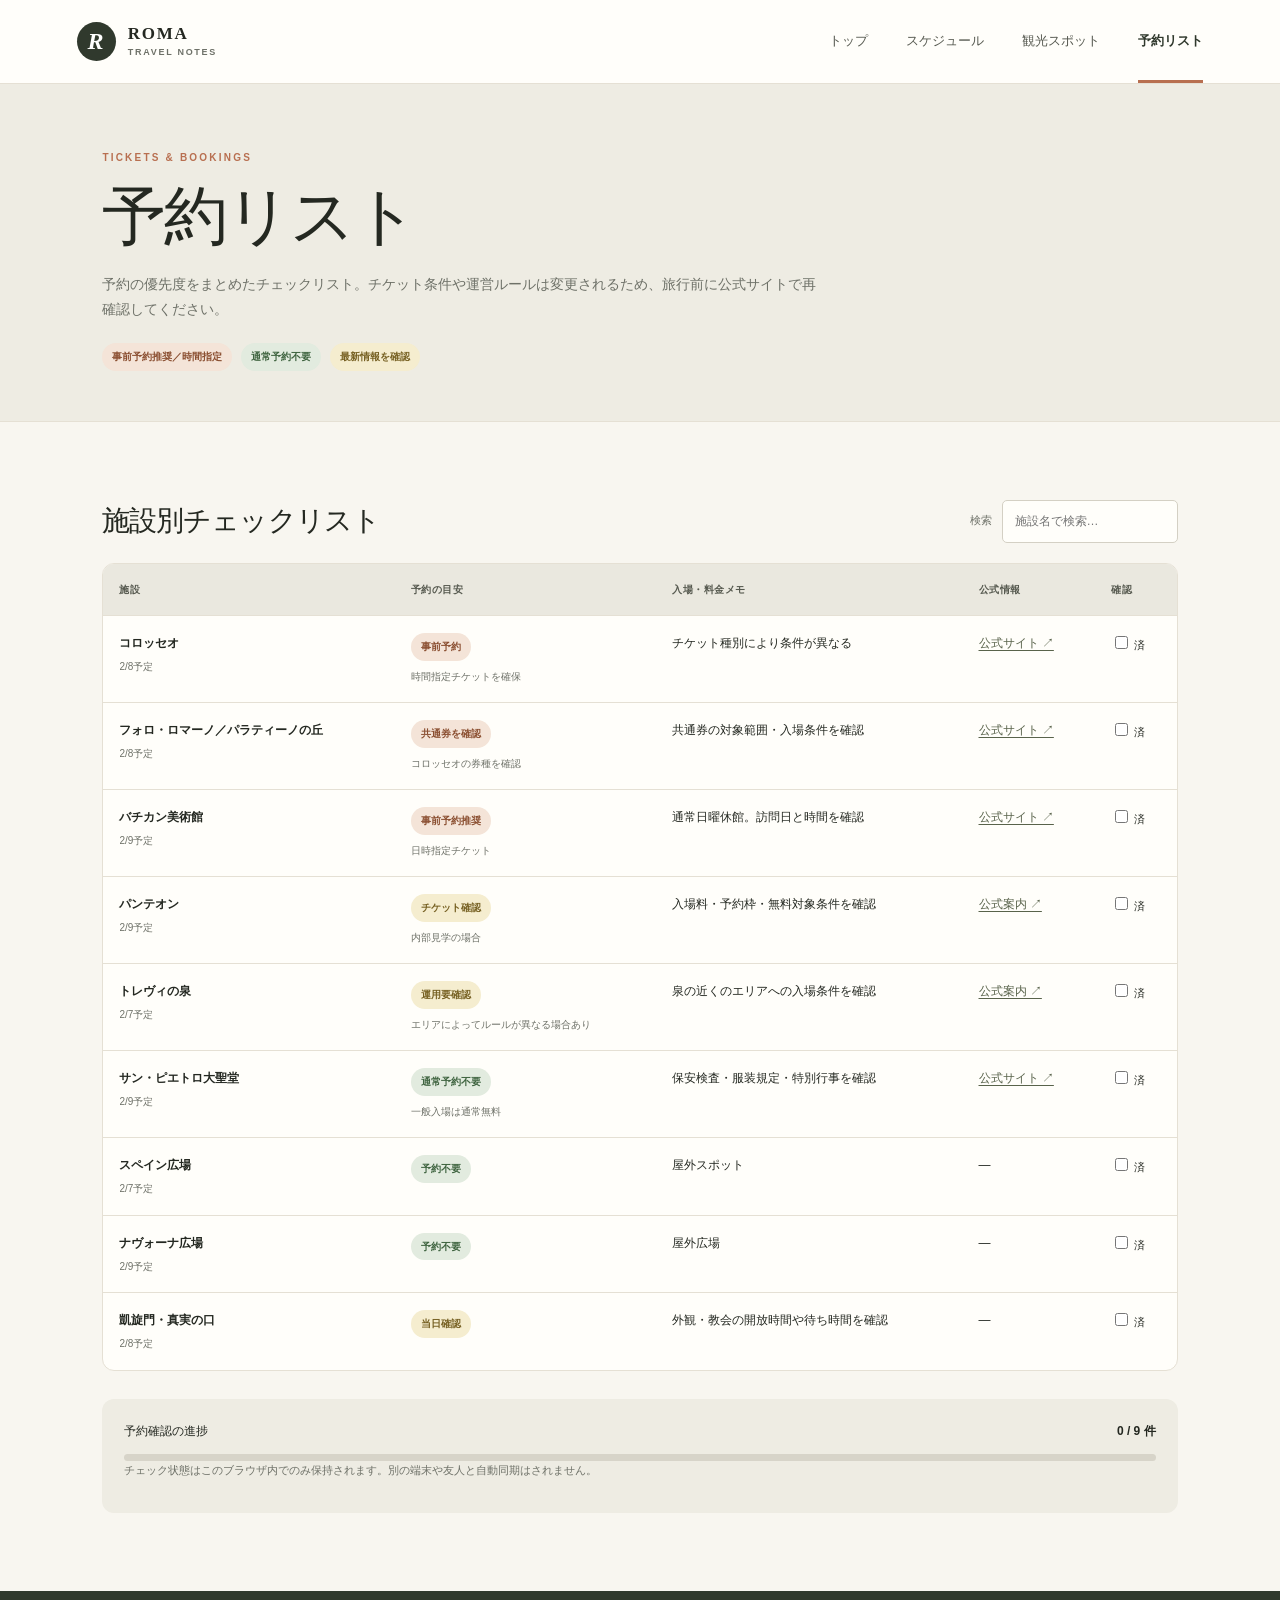
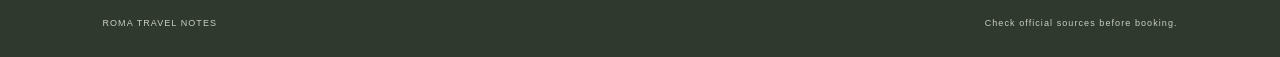
==== reservations.html @ e203a289 "Add Italy trip website" ====
<!doctype html>
<html lang="ja">
<head><meta charset="utf-8"><meta name="viewport" content="width=device-width, initial-scale=1"><title>予約リスト | Roma Trip</title><link rel="stylesheet" href="css/style.css"><script src="js/main.js" defer></script></head>
<body>
<header class="site-header"><a class="brand" href="index.html"><span class="brand-mark">R</span><span>ROMA <small>TRAVEL NOTES</small></span></a><button class="menu-toggle" aria-label="メニューを開く" aria-expanded="false">☰</button><nav class="site-nav" aria-label="メインナビゲーション"><a href="index.html">トップ</a><a href="schedule.html">スケジュール</a><a href="spots.html">観光スポット</a><a class="active" href="reservations.html">予約リスト</a></nav></header>
<main class="page-main">
<section class="page-hero"><p class="eyebrow">TICKETS & BOOKINGS</p><h1>予約リスト</h1><p>予約の優先度をまとめたチェックリスト。チケット条件や運営ルールは変更されるため、旅行前に公式サイトで再確認してください。</p><div class="legend"><span class="tag tag-book">事前予約推奨／時間指定</span><span class="tag tag-free">通常予約不要</span><span class="tag tag-warn">最新情報を確認</span></div></section>
<section class="section">
<div class="table-toolbar"><h2>施設別チェックリスト</h2><label class="search-label" for="reservation-search">検索 <input id="reservation-search" type="search" placeholder="施設名で検索…"></label></div>
<div class="table-wrap"><table id="reservation-table"><thead><tr><th>施設</th><th>予約の目安</th><th>入場・料金メモ</th><th>公式情報</th><th>確認</th></tr></thead><tbody>
<tr><td><strong>コロッセオ</strong><small>2/8予定</small></td><td><span class="tag tag-book">事前予約</span><p>時間指定チケットを確保</p></td><td>チケット種別により条件が異なる</td><td><a href="https://ticketing.colosseo.it/en" target="_blank" rel="noopener">公式サイト ↗</a></td><td><label class="check-cell"><input type="checkbox" data-check="colosseum"> 済</label></td></tr>
<tr><td><strong>フォロ・ロマーノ／パラティーノの丘</strong><small>2/8予定</small></td><td><span class="tag tag-book">共通券を確認</span><p>コロッセオの券種を確認</p></td><td>共通券の対象範囲・入場条件を確認</td><td><a href="https://ticketing.colosseo.it/en" target="_blank" rel="noopener">公式サイト ↗</a></td><td><label class="check-cell"><input type="checkbox" data-check="forum"> 済</label></td></tr>
<tr><td><strong>バチカン美術館</strong><small>2/9予定</small></td><td><span class="tag tag-book">事前予約推奨</span><p>日時指定チケット</p></td><td>通常日曜休館。訪問日と時間を確認</td><td><a href="https://tickets.museivaticani.va/" target="_blank" rel="noopener">公式サイト ↗</a></td><td><label class="check-cell"><input type="checkbox" data-check="vatican"> 済</label></td></tr>
<tr><td><strong>パンテオン</strong><small>2/9予定</small></td><td><span class="tag tag-warn">チケット確認</span><p>内部見学の場合</p></td><td>入場料・予約枠・無料対象条件を確認</td><td><a href="https://portale.museiitaliani.it/" target="_blank" rel="noopener">公式案内 ↗</a></td><td><label class="check-cell"><input type="checkbox" data-check="pantheon"> 済</label></td></tr>
<tr><td><strong>トレヴィの泉</strong><small>2/7予定</small></td><td><span class="tag tag-warn">運用要確認</span><p>エリアによってルールが異なる場合あり</p></td><td>泉の近くのエリアへの入場条件を確認</td><td><a href="https://www.fontanaditrevi.roma.it/en" target="_blank" rel="noopener">公式案内 ↗</a></td><td><label class="check-cell"><input type="checkbox" data-check="trevi"> 済</label></td></tr>
<tr><td><strong>サン・ピエトロ大聖堂</strong><small>2/9予定</small></td><td><span class="tag tag-free">通常予約不要</span><p>一般入場は通常無料</p></td><td>保安検査・服装規定・特別行事を確認</td><td><a href="https://www.basilicasanpietro.va/en.html" target="_blank" rel="noopener">公式サイト ↗</a></td><td><label class="check-cell"><input type="checkbox" data-check="basilica"> 済</label></td></tr>
<tr><td><strong>スペイン広場</strong><small>2/7予定</small></td><td><span class="tag tag-free">予約不要</span></td><td>屋外スポット</td><td>—</td><td><label class="check-cell"><input type="checkbox" data-check="spanish"> 済</label></td></tr>
<tr><td><strong>ナヴォーナ広場</strong><small>2/9予定</small></td><td><span class="tag tag-free">予約不要</span></td><td>屋外広場</td><td>—</td><td><label class="check-cell"><input type="checkbox" data-check="navona"> 済</label></td></tr>
<tr><td><strong>凱旋門・真実の口</strong><small>2/8予定</small></td><td><span class="tag tag-warn">当日確認</span></td><td>外観・教会の開放時間や待ち時間を確認</td><td>—</td><td><label class="check-cell"><input type="checkbox" data-check="truth"> 済</label></td></tr>
</tbody></table></div>
<div class="progress-wrap"><div class="progress-copy"><span>予約確認の進捗</span><strong id="progress-text">0 / 9 件</strong></div><div class="progress-track"><div id="progress-bar" class="progress-bar"></div></div><p class="small muted">チェック状態はこのブラウザ内でのみ保持されます。別の端末や友人と自動同期はされません。</p></div>
</section></main><footer class="site-footer"><span>ROMA TRAVEL NOTES</span><span>Check official sources before booking.</span></footer>
</body></html>
---- css/style.css ----
:root {
  --ink: #242821;
  --muted: #6e7168;
  --paper: #f8f6f0;
  --surface: #fffefa;
  --line: #e5e0d4;
  --olive: #59634b;
  --olive-dark: #30392d;
  --clay: #b86f50;
  --gold: #d8b77b;
  --radius: 18px;
  --shadow: 0 14px 35px rgba(42, 42, 31, .07);
}
* { box-sizing: border-box; }
html { scroll-behavior: smooth; }
body { margin: 0; background: var(--paper); color: var(--ink); font-family: Inter, "Noto Sans JP", "Yu Gothic", Meiryo, sans-serif; line-height: 1.75; }
a { color: inherit; text-decoration: none; }
a:hover { opacity: .78; }
.site-header { min-height: 82px; padding: 0 clamp(20px, 6vw, 88px); display: flex; align-items: center; justify-content: space-between; gap: 24px; background: var(--surface); border-bottom: 1px solid var(--line); position: relative; z-index: 5; }
.brand { display: flex; align-items: center; gap: 12px; font-family: Georgia, serif; font-size: 17px; font-weight: 700; letter-spacing: .1em; line-height: 1.1; }
.brand small { display: block; font-family: sans-serif; font-size: 9px; letter-spacing: .19em; color: var(--muted); margin-top: 5px; }
.brand-mark { display: grid; place-items: center; width: 39px; height: 39px; background: var(--olive-dark); color: #fff; border-radius: 50%; font-family: Georgia, serif; font-size: 24px; font-style: italic; }
.site-nav { display: flex; gap: clamp(16px, 3vw, 38px); align-items: center; font-size: 13px; color: #55584f; }
.site-nav a { padding: 30px 0 27px; border-bottom: 3px solid transparent; }
.site-nav a.active { color: var(--olive-dark); border-color: var(--clay); font-weight: 700; }
.menu-toggle { display: none; background: none; border: 1px solid var(--line); border-radius: 8px; padding: 7px 10px; color: var(--ink); font-size: 19px; }
.hero { min-height: 490px; background: linear-gradient(90deg, rgba(28,34,27,.88), rgba(28,34,27,.4)), linear-gradient(135deg, #6c765e, #c3a17b 55%, #59634b); color: white; display: flex; flex-direction: column; justify-content: center; padding: 70px clamp(24px, 10vw, 150px) 40px; position: relative; overflow: hidden; }
.hero::after { content: "ROMA"; position: absolute; right: -2vw; bottom: -110px; font-family: Georgia, serif; font-size: clamp(140px, 29vw, 400px); line-height: 1; font-weight: bold; color: rgba(255,255,255,.07); pointer-events: none; }
.hero-content { position: relative; z-index: 1; max-width: 680px; }
.eyebrow { color: var(--clay); font-size: 10px; letter-spacing: .22em; font-weight: 800; margin: 0 0 13px; }
.hero .eyebrow { color: #e8c99a; }
h1, h2, h3, p { margin-top: 0; }
h1, h2 { font-family: Georgia, "Noto Serif JP", serif; font-weight: 500; letter-spacing: -.035em; line-height: 1.2; }
.hero h1 { font-size: clamp(48px, 7vw, 84px); margin: 0 0 18px; }
.hero h1 em { color: #e9c99a; font-weight: 400; }
.hero-lead { font-size: 15px; color: rgba(255,255,255,.82); }
.hero-actions { display: flex; align-items: center; flex-wrap: wrap; gap: 25px; margin-top: 30px; }
.button { display: inline-flex; align-items: center; justify-content: center; gap: 28px; padding: 13px 20px; font-size: 12px; font-weight: 700; border-radius: 4px; transition: transform .2s, opacity .2s; }
.button:hover { transform: translateY(-2px); opacity: .92; }
.button-light { color: var(--ink); background: #fffefa; }
.button-dark { color: white; background: var(--olive-dark); }
.text-link { font-size: 12px; font-weight: 700; color: var(--olive-dark); border-bottom: 1px solid #b8b9ad; padding-bottom: 4px; }
.light-link { color: white; border-color: rgba(255,255,255,.5); }
.hero-note { display: flex; justify-content: space-between; position: relative; z-index: 1; margin-top: 78px; padding-top: 16px; border-top: 1px solid rgba(255,255,255,.25); font-size: 9px; letter-spacing: .18em; color: rgba(255,255,255,.7); }
.section { padding: 78px clamp(22px, 8vw, 118px); }
.intro-grid { display: grid; grid-template-columns: .8fr 1.2fr; gap: 50px; align-items: start; }
h2 { font-size: clamp(29px, 3.6vw, 44px); margin-bottom: 22px; }
.intro-copy { max-width: 650px; font-size: 15px; }
.muted { color: var(--muted); }
.intro-copy .muted { font-size: 12px; line-height: 1.9; border-left: 2px solid var(--gold); padding-left: 16px; margin-top: 25px; }
.tinted { background: #eeece3; }
.section-heading { display: flex; align-items: end; justify-content: space-between; gap: 20px; margin-bottom: 30px; }
.section-heading h2 { margin-bottom: 0; }
.feature-grid { display: grid; grid-template-columns: repeat(3, 1fr); gap: 18px; }
.feature-card { display: block; position: relative; background: var(--surface); border: 1px solid var(--line); border-radius: var(--radius); padding: 25px; min-height: 245px; box-shadow: var(--shadow); transition: transform .2s; }
.feature-card:hover { transform: translateY(-4px); }
.feature-number { font-family: Georgia, serif; font-size: 40px; color: #d5c6a9; line-height: 1; margin-bottom: 22px; }
.card-kicker, .spot-index { font-size: 9px; letter-spacing: .16em; color: var(--clay); font-weight: 800; }
.feature-card h3 { font-family: Georgia, serif; font-size: 23px; font-weight: 500; margin: 8px 0; }
.feature-card p:not(.card-kicker) { color: var(--muted); font-size: 12px; }
.card-arrow { position: absolute; bottom: 20px; right: 23px; color: var(--olive); }
.booking-callout { display: flex; align-items: center; justify-content: space-between; gap: 35px; }
.booking-callout > div { max-width: 540px; }
.booking-callout p:not(.eyebrow) { color: var(--muted); font-size: 13px; }
.site-footer { display: flex; justify-content: space-between; gap: 20px; padding: 25px clamp(22px, 8vw, 118px); background: var(--olive-dark); color: rgba(255,255,255,.75); font-size: 9px; letter-spacing: .12em; }
.page-main { min-height: 70vh; }
.page-hero { padding: 65px clamp(22px, 8vw, 118px) 50px; background: #eeece3; border-bottom: 1px solid var(--line); }
.page-hero h1 { font-size: clamp(40px, 6vw, 64px); margin: 0 0 16px; }
.page-hero > p:not(.eyebrow) { max-width: 720px; color: var(--muted); font-size: 14px; }
.itinerary { padding-top: 55px; }
.day-block { display: grid; grid-template-columns: 115px 1fr; gap: clamp(22px, 5vw, 70px); padding: 38px 0 52px; border-bottom: 1px solid var(--line); scroll-margin-top: 20px; }
.day-date { display: flex; flex-direction: column; align-items: flex-start; color: var(--olive); }
.day-date span, .day-date small { font-size: 9px; letter-spacing: .14em; font-weight: 800; }
.day-date strong { font-family: Georgia, serif; font-size: 65px; font-weight: 400; line-height: 1.15; }
.day-content { min-width: 0; }
.day-title { display: flex; align-items: center; justify-content: space-between; gap: 18px; }
.day-title h2 { font-size: clamp(25px, 3vw, 34px); margin-bottom: 14px; }
.day-content > .muted { font-size: 12px; }
.tag { display: inline-flex; align-items: center; border-radius: 100px; padding: 5px 10px; font-size: 10px; font-weight: 700; white-space: nowrap; background: #e8e8dd; color: #4e5a43; }
.tag-book { background: #f4e4d8; color: #8a4e30; }
.tag-free { background: #e2ebdf; color: #3f6440; }
.tag-warn { background: #f5edcf; color: #766022; }
.tag-soft { background: #e8e7e0; color: #64655d; }
.timeline { list-style: none; padding: 0; margin: 27px 0; border-top: 1px solid var(--line); }
.timeline li { display: grid; grid-template-columns: 105px 1fr; gap: 16px; padding: 18px 0; border-bottom: 1px solid var(--line); }
.time { color: var(--clay); font-size: 11px; font-weight: 700; }
.timeline h3 { font-size: 15px; margin-bottom: 4px; }
.timeline h3 a { border-bottom: 1px dotted var(--olive); }
.timeline p { margin: 0; color: var(--muted); font-size: 12px; }
.note { background: #f0eee5; padding: 13px 16px; border-left: 3px solid var(--gold); font-size: 11px; color: var(--muted); }
.day-travel { background: rgba(255,255,255,.3); padding-left: 18px; padding-right: 18px; }
.filter-row { display: flex; align-items: center; gap: 12px; margin-top: 25px; font-size: 12px; }
select, input[type="search"] { border: 1px solid #d4d0c4; background: var(--surface); color: var(--ink); border-radius: 5px; padding: 10px 12px; font: inherit; font-size: 12px; }
.spot-grid { display: grid; grid-template-columns: repeat(2, minmax(0, 1fr)); gap: 17px; }
.spot-card { background: var(--surface); border: 1px solid var(--line); border-radius: var(--radius); padding: 27px; box-shadow: var(--shadow); scroll-margin-top: 20px; }
.spot-card h2 { font-size: 26px; margin: 12px 0; }
.spot-card > p:not(.small) { font-size: 13px; color: #55584f; }
.spot-meta { display: flex; align-items: center; justify-content: space-between; flex-wrap: wrap; gap: 10px; padding: 14px 0; border-top: 1px solid var(--line); border-bottom: 1px solid var(--line); margin: 18px 0 13px; }
.spot-meta > span:first-child { font-size: 11px; color: var(--muted); }
.small { font-size: 11px; }
.spot-card .text-link { display: inline-block; margin-top: 10px; }
.legend { display: flex; gap: 9px; flex-wrap: wrap; margin-top: 22px; }
.table-toolbar { display: flex; justify-content: space-between; align-items: center; flex-wrap: wrap; gap: 20px; margin-bottom: 20px; }
.table-toolbar h2 { font-size: 28px; margin: 0; }
.search-label { display: flex; align-items: center; gap: 10px; font-size: 11px; color: var(--muted); }
.table-wrap { overflow-x: auto; background: var(--surface); border: 1px solid var(--line); border-radius: 12px; }
table { width: 100%; border-collapse: collapse; min-width: 800px; font-size: 12px; }
th { background: #eae8df; text-align: left; font-size: 10px; letter-spacing: .05em; color: #56594f; }
th, td { padding: 17px 16px; border-bottom: 1px solid var(--line); vertical-align: top; }
tbody tr:last-child td { border-bottom: 0; }
td strong, td small { display: block; }
td small { color: var(--muted); font-size: 10px; margin-top: 4px; }
td p { color: var(--muted); font-size: 10px; margin: 7px 0 0; }
td a { color: var(--olive); text-decoration: underline; text-underline-offset: 3px; white-space: nowrap; }
.check-cell { white-space: nowrap; font-size: 11px; }
.check-cell input { accent-color: var(--olive); }
.progress-wrap { margin-top: 28px; padding: 22px; background: #eeece3; border-radius: 12px; }
.progress-copy { display: flex; justify-content: space-between; font-size: 12px; margin-bottom: 12px; }
.progress-track { height: 7px; border-radius: 10px; background: #d7d4c9; overflow: hidden; }
.progress-bar { height: 100%; width: 0; background: var(--olive); transition: width .2s; }
@media (max-width: 760px) {
  .site-header { min-height: 70px; flex-wrap: wrap; padding: 15px 20px; }
  .menu-toggle { display: block; }
  .site-nav { display: none; width: 100%; flex-direction: column; align-items: stretch; gap: 0; padding: 0 0 8px; }
  .site-nav.open { display: flex; }
  .site-nav a { padding: 10px 0; border-bottom: 1px solid var(--line); }
  .hero { min-height: 440px; padding: 55px 25px 30px; }
  .hero-note { margin-top: 55px; }
  .section { padding: 52px 22px; }
  .intro-grid { grid-template-columns: 1fr; gap: 12px; }
  .feature-grid { grid-template-columns: 1fr; }
  .feature-card { min-height: 200px; }
  .booking-callout { align-items: flex-start; flex-direction: column; }
  .site-footer { flex-direction: column; gap: 7px; padding: 22px; }
  .page-hero { padding: 48px 22px 35px; }
  .day-block { grid-template-columns: 68px 1fr; gap: 15px; padding: 30px 0 40px; }
  .day-date strong { font-size: 48px; }
  .day-date span, .day-date small { font-size: 8px; }
  .day-title { align-items: flex-start; flex-direction: column; gap: 0; }
  .timeline li { grid-template-columns: 1fr; gap: 5px; }
  .spot-grid { grid-template-columns: 1fr; }
  .filter-row { align-items: flex-start; flex-direction: column; }
  .filter-row select { width: 100%; }
  .table-toolbar { align-items: flex-start; flex-direction: column; }
}
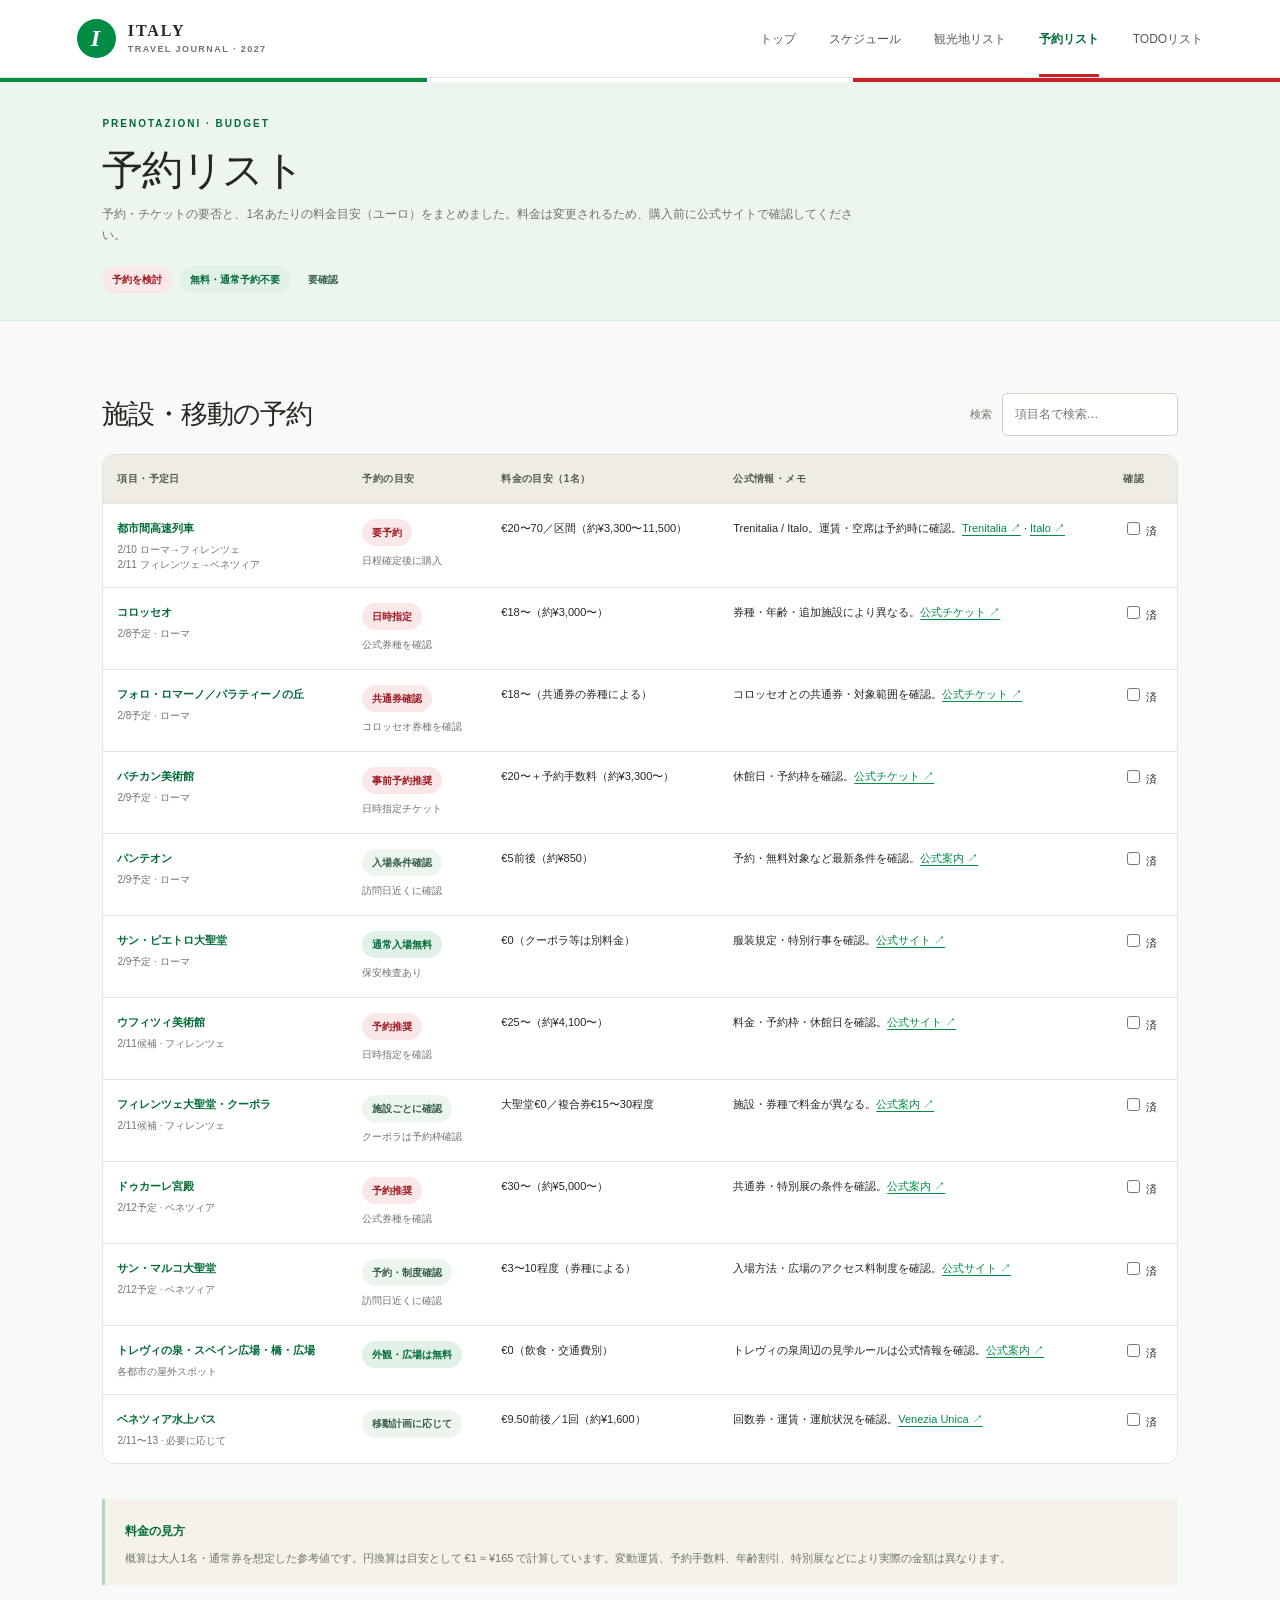
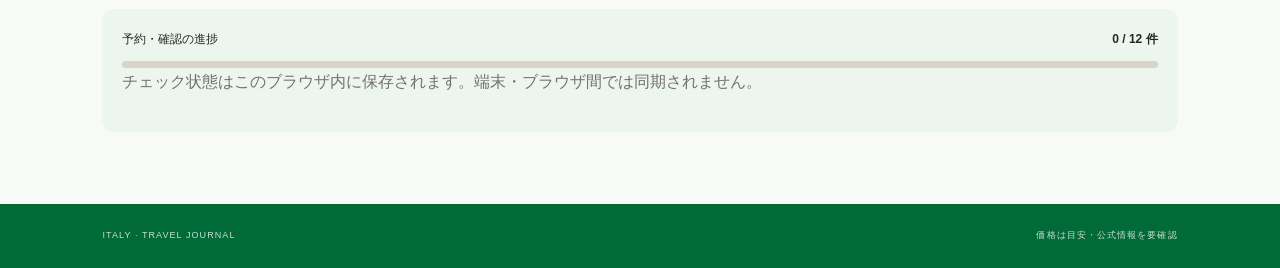
==== commit a2358395: "機能追加アップデート" ====
--- a/reservations.html
+++ b/reservations.html
@@ -1,23 +1,29 @@
 <!doctype html>
 <html lang="ja">
-<head><meta charset="utf-8"><meta name="viewport" content="width=device-width, initial-scale=1"><title>予約リスト | Roma Trip</title><link rel="stylesheet" href="css/style.css"><script src="js/main.js" defer></script></head>
+<head><meta charset="utf-8"><meta name="viewport" content="width=device-width, initial-scale=1"><title>予約リスト | Italy Trip</title><link rel="stylesheet" href="css/style.css"><script src="js/main.js" defer></script></head>
 <body>
-<header class="site-header"><a class="brand" href="index.html"><span class="brand-mark">R</span><span>ROMA <small>TRAVEL NOTES</small></span></a><button class="menu-toggle" aria-label="メニューを開く" aria-expanded="false">☰</button><nav class="site-nav" aria-label="メインナビゲーション"><a href="index.html">トップ</a><a href="schedule.html">スケジュール</a><a href="spots.html">観光スポット</a><a class="active" href="reservations.html">予約リスト</a></nav></header>
+<header class="site-header"><a class="brand" href="index.html"><span class="brand-mark">I</span><span>ITALY <small>TRAVEL JOURNAL · 2027</small></span></a><button class="menu-toggle" aria-label="メニューを開く" aria-expanded="false">☰</button><nav class="site-nav" aria-label="メインナビゲーション"><a href="index.html">トップ</a><a href="schedule.html">スケジュール</a><a href="spots.html">観光地リスト</a><a class="active" href="reservations.html">予約リスト</a><a href="todo.html">TODOリスト</a></nav></header>
 <main class="page-main">
-<section class="page-hero"><p class="eyebrow">TICKETS & BOOKINGS</p><h1>予約リスト</h1><p>予約の優先度をまとめたチェックリスト。チケット条件や運営ルールは変更されるため、旅行前に公式サイトで再確認してください。</p><div class="legend"><span class="tag tag-book">事前予約推奨／時間指定</span><span class="tag tag-free">通常予約不要</span><span class="tag tag-warn">最新情報を確認</span></div></section>
+<section class="page-hero"><p class="eyebrow">PRENOTAZIONI · BUDGET</p><h1>予約リスト</h1><p>予約・チケットの要否と、1名あたりの料金目安（ユーロ）をまとめました。料金は変更されるため、購入前に公式サイトで確認してください。</p><div class="legend"><span class="tag tag-book">予約を検討</span><span class="tag tag-free">無料・通常予約不要</span><span class="tag tag-warn">要確認</span></div></section>
 <section class="section">
-<div class="table-toolbar"><h2>施設別チェックリスト</h2><label class="search-label" for="reservation-search">検索 <input id="reservation-search" type="search" placeholder="施設名で検索…"></label></div>
-<div class="table-wrap"><table id="reservation-table"><thead><tr><th>施設</th><th>予約の目安</th><th>入場・料金メモ</th><th>公式情報</th><th>確認</th></tr></thead><tbody>
-<tr><td><strong>コロッセオ</strong><small>2/8予定</small></td><td><span class="tag tag-book">事前予約</span><p>時間指定チケットを確保</p></td><td>チケット種別により条件が異なる</td><td><a href="https://ticketing.colosseo.it/en" target="_blank" rel="noopener">公式サイト ↗</a></td><td><label class="check-cell"><input type="checkbox" data-check="colosseum"> 済</label></td></tr>
-<tr><td><strong>フォロ・ロマーノ／パラティーノの丘</strong><small>2/8予定</small></td><td><span class="tag tag-book">共通券を確認</span><p>コロッセオの券種を確認</p></td><td>共通券の対象範囲・入場条件を確認</td><td><a href="https://ticketing.colosseo.it/en" target="_blank" rel="noopener">公式サイト ↗</a></td><td><label class="check-cell"><input type="checkbox" data-check="forum"> 済</label></td></tr>
-<tr><td><strong>バチカン美術館</strong><small>2/9予定</small></td><td><span class="tag tag-book">事前予約推奨</span><p>日時指定チケット</p></td><td>通常日曜休館。訪問日と時間を確認</td><td><a href="https://tickets.museivaticani.va/" target="_blank" rel="noopener">公式サイト ↗</a></td><td><label class="check-cell"><input type="checkbox" data-check="vatican"> 済</label></td></tr>
-<tr><td><strong>パンテオン</strong><small>2/9予定</small></td><td><span class="tag tag-warn">チケット確認</span><p>内部見学の場合</p></td><td>入場料・予約枠・無料対象条件を確認</td><td><a href="https://portale.museiitaliani.it/" target="_blank" rel="noopener">公式案内 ↗</a></td><td><label class="check-cell"><input type="checkbox" data-check="pantheon"> 済</label></td></tr>
-<tr><td><strong>トレヴィの泉</strong><small>2/7予定</small></td><td><span class="tag tag-warn">運用要確認</span><p>エリアによってルールが異なる場合あり</p></td><td>泉の近くのエリアへの入場条件を確認</td><td><a href="https://www.fontanaditrevi.roma.it/en" target="_blank" rel="noopener">公式案内 ↗</a></td><td><label class="check-cell"><input type="checkbox" data-check="trevi"> 済</label></td></tr>
-<tr><td><strong>サン・ピエトロ大聖堂</strong><small>2/9予定</small></td><td><span class="tag tag-free">通常予約不要</span><p>一般入場は通常無料</p></td><td>保安検査・服装規定・特別行事を確認</td><td><a href="https://www.basilicasanpietro.va/en.html" target="_blank" rel="noopener">公式サイト ↗</a></td><td><label class="check-cell"><input type="checkbox" data-check="basilica"> 済</label></td></tr>
-<tr><td><strong>スペイン広場</strong><small>2/7予定</small></td><td><span class="tag tag-free">予約不要</span></td><td>屋外スポット</td><td>—</td><td><label class="check-cell"><input type="checkbox" data-check="spanish"> 済</label></td></tr>
-<tr><td><strong>ナヴォーナ広場</strong><small>2/9予定</small></td><td><span class="tag tag-free">予約不要</span></td><td>屋外広場</td><td>—</td><td><label class="check-cell"><input type="checkbox" data-check="navona"> 済</label></td></tr>
-<tr><td><strong>凱旋門・真実の口</strong><small>2/8予定</small></td><td><span class="tag tag-warn">当日確認</span></td><td>外観・教会の開放時間や待ち時間を確認</td><td>—</td><td><label class="check-cell"><input type="checkbox" data-check="truth"> 済</label></td></tr>
-</tbody></table></div>
-<div class="progress-wrap"><div class="progress-copy"><span>予約確認の進捗</span><strong id="progress-text">0 / 9 件</strong></div><div class="progress-track"><div id="progress-bar" class="progress-bar"></div></div><p class="small muted">チェック状態はこのブラウザ内でのみ保持されます。別の端末や友人と自動同期はされません。</p></div>
-</section></main><footer class="site-footer"><span>ROMA TRAVEL NOTES</span><span>Check official sources before booking.</span></footer>
+  <div class="table-toolbar"><h2>施設・移動の予約</h2><label class="search-label" for="reservation-search">検索 <input id="reservation-search" type="search" placeholder="項目名で検索…"></label></div>
+  <div class="table-wrap"><table id="reservation-table"><thead><tr><th>項目・予定日</th><th>予約の目安</th><th>料金の目安（1名）</th><th>公式情報・メモ</th><th>確認</th></tr></thead><tbody>
+    <tr><td><strong>都市間高速列車</strong><small>2/10 ローマ→フィレンツェ<br>2/11 フィレンツェ→ベネツィア</small></td><td><span class="tag tag-book">要予約</span><p>日程確定後に購入</p></td><td>€20〜70／区間（約¥3,300〜11,500）</td><td>Trenitalia / Italo。運賃・空席は予約時に確認。<a href="https://www.trenitalia.com/en.html" target="_blank" rel="noopener">Trenitalia ↗</a> · <a href="https://www.italotreno.com/en" target="_blank" rel="noopener">Italo ↗</a></td><td><label class="check-cell"><input type="checkbox" data-check="trains"> 済</label></td></tr>
+    <tr><td><strong>コロッセオ</strong><small>2/8予定 · ローマ</small></td><td><span class="tag tag-book">日時指定</span><p>公式券種を確認</p></td><td>€18〜（約¥3,000〜）</td><td>券種・年齢・追加施設により異なる。<a href="https://ticketing.colosseo.it/en" target="_blank" rel="noopener">公式チケット ↗</a></td><td><label class="check-cell"><input type="checkbox" data-check="colosseum"> 済</label></td></tr>
+    <tr><td><strong>フォロ・ロマーノ／パラティーノの丘</strong><small>2/8予定 · ローマ</small></td><td><span class="tag tag-book">共通券確認</span><p>コロッセオ券種を確認</p></td><td>€18〜（共通券の券種による）</td><td>コロッセオとの共通券・対象範囲を確認。<a href="https://ticketing.colosseo.it/en" target="_blank" rel="noopener">公式チケット ↗</a></td><td><label class="check-cell"><input type="checkbox" data-check="forum"> 済</label></td></tr>
+    <tr><td><strong>バチカン美術館</strong><small>2/9予定 · ローマ</small></td><td><span class="tag tag-book">事前予約推奨</span><p>日時指定チケット</p></td><td>€20〜＋予約手数料（約¥3,300〜）</td><td>休館日・予約枠を確認。<a href="https://tickets.museivaticani.va/" target="_blank" rel="noopener">公式チケット ↗</a></td><td><label class="check-cell"><input type="checkbox" data-check="vatican"> 済</label></td></tr>
+    <tr><td><strong>パンテオン</strong><small>2/9予定 · ローマ</small></td><td><span class="tag tag-warn">入場条件確認</span><p>訪問日近くに確認</p></td><td>€5前後（約¥850）</td><td>予約・無料対象など最新条件を確認。<a href="https://portale.museiitaliani.it/" target="_blank" rel="noopener">公式案内 ↗</a></td><td><label class="check-cell"><input type="checkbox" data-check="pantheon"> 済</label></td></tr>
+    <tr><td><strong>サン・ピエトロ大聖堂</strong><small>2/9予定 · ローマ</small></td><td><span class="tag tag-free">通常入場無料</span><p>保安検査あり</p></td><td>€0（クーポラ等は別料金）</td><td>服装規定・特別行事を確認。<a href="https://www.basilicasanpietro.va/en.html" target="_blank" rel="noopener">公式サイト ↗</a></td><td><label class="check-cell"><input type="checkbox" data-check="basilica"> 済</label></td></tr>
+    <tr><td><strong>ウフィツィ美術館</strong><small>2/11候補 · フィレンツェ</small></td><td><span class="tag tag-book">予約推奨</span><p>日時指定を確認</p></td><td>€25〜（約¥4,100〜）</td><td>料金・予約枠・休館日を確認。<a href="https://www.uffizi.it/en/the-uffizi" target="_blank" rel="noopener">公式サイト ↗</a></td><td><label class="check-cell"><input type="checkbox" data-check="uffizi"> 済</label></td></tr>
+    <tr><td><strong>フィレンツェ大聖堂・クーポラ</strong><small>2/11候補 · フィレンツェ</small></td><td><span class="tag tag-warn">施設ごとに確認</span><p>クーポラは予約枠確認</p></td><td>大聖堂€0／複合券€15〜30程度</td><td>施設・券種で料金が異なる。<a href="https://duomo.firenze.it/en" target="_blank" rel="noopener">公式案内 ↗</a></td><td><label class="check-cell"><input type="checkbox" data-check="duomo"> 済</label></td></tr>
+    <tr><td><strong>ドゥカーレ宮殿</strong><small>2/12予定 · ベネツィア</small></td><td><span class="tag tag-book">予約推奨</span><p>公式券種を確認</p></td><td>€30〜（約¥5,000〜）</td><td>共通券・特別展の条件を確認。<a href="https://palazzoducale.visitmuve.it/en/home/" target="_blank" rel="noopener">公式案内 ↗</a></td><td><label class="check-cell"><input type="checkbox" data-check="doges"> 済</label></td></tr>
+    <tr><td><strong>サン・マルコ大聖堂</strong><small>2/12予定 · ベネツィア</small></td><td><span class="tag tag-warn">予約・制度確認</span><p>訪問日近くに確認</p></td><td>€3〜10程度（券種による）</td><td>入場方法・広場のアクセス料制度を確認。<a href="https://www.basilicasanmarco.it/?lang=en" target="_blank" rel="noopener">公式サイト ↗</a></td><td><label class="check-cell"><input type="checkbox" data-check="san-marco"> 済</label></td></tr>
+    <tr><td><strong>トレヴィの泉・スペイン広場・橋・広場</strong><small>各都市の屋外スポット</small></td><td><span class="tag tag-free">外観・広場は無料</span></td><td>€0（飲食・交通費別）</td><td>トレヴィの泉周辺の見学ルールは公式情報を確認。<a href="https://www.fontanaditrevi.roma.it/en" target="_blank" rel="noopener">公式案内 ↗</a></td><td><label class="check-cell"><input type="checkbox" data-check="outdoors"> 済</label></td></tr>
+    <tr><td><strong>ベネツィア水上バス</strong><small>2/11〜13 · 必要に応じて</small></td><td><span class="tag tag-warn">移動計画に応じて</span></td><td>€9.50前後／1回（約¥1,600）</td><td>回数券・運賃・運航状況を確認。<a href="https://www.veneziaunica.it/en" target="_blank" rel="noopener">Venezia Unica ↗</a></td><td><label class="check-cell"><input type="checkbox" data-check="vaporetto"> 済</label></td></tr>
+  </tbody></table></div>
+  <p class="status-message" id="reservation-status" role="status" aria-live="polite"></p>
+  <div class="price-note"><strong>料金の見方</strong><p>概算は大人1名・通常券を想定した参考値です。円換算は目安として €1 ≈ ¥165 で計算しています。変動運賃、予約手数料、年齢割引、特別展などにより実際の金額は異なります。</p></div>
+  <div class="progress-wrap"><div class="progress-copy"><span>予約・確認の進捗</span><strong id="progress-text">0 / 12 件</strong></div><div class="progress-track"><div id="progress-bar" class="progress-bar"></div></div><p class="small muted">チェック状態はこのブラウザ内に保存されます。端末・ブラウザ間では同期されません。</p></div>
+</section></main><footer class="site-footer"><span>ITALY · TRAVEL JOURNAL</span><span>価格は目安・公式情報を要確認</span></footer>
+<nav class="mobile-dock" aria-label="ページメニュー"><a href="index.html"><span>⌂</span>トップ</a><a href="schedule.html"><span>↗</span>日程</a><a href="spots.html"><span>⌖</span>観光地</a><a class="active" href="reservations.html"><span>▤</span>予約</a><a href="todo.html"><span>✓</span>TODO</a></nav>
 </body></html>
--- a/css/style.css
+++ b/css/style.css
@@ -1,145 +1,354 @@
 :root {
-  --ink: #242821;
-  --muted: #6e7168;
-  --paper: #f8f6f0;
-  --surface: #fffefa;
-  --line: #e5e0d4;
-  --olive: #59634b;
-  --olive-dark: #30392d;
-  --clay: #b86f50;
-  --gold: #d8b77b;
-  --radius: 18px;
-  --shadow: 0 14px 35px rgba(42, 42, 31, .07);
+  --ink: #252821;
+  --muted: #72736b;
+  --paper: #f7faf7;
+  --surface: #ffffff;
+  --line: #dce8df;
+  --green: #008c45;
+  --green-dark: #006b36;
+  --red: #cd212a;
+  --gold: #afd8bf;
+  --tint: #edf5ef;
+  --radius: 16px;
+  --shadow: 0 14px 35px rgba(37, 40, 33, .07);
 }
 * { box-sizing: border-box; }
 html { scroll-behavior: smooth; }
 body { margin: 0; background: var(--paper); color: var(--ink); font-family: Inter, "Noto Sans JP", "Yu Gothic", Meiryo, sans-serif; line-height: 1.75; }
 a { color: inherit; text-decoration: none; }
-a:hover { opacity: .78; }
-.site-header { min-height: 82px; padding: 0 clamp(20px, 6vw, 88px); display: flex; align-items: center; justify-content: space-between; gap: 24px; background: var(--surface); border-bottom: 1px solid var(--line); position: relative; z-index: 5; }
-.brand { display: flex; align-items: center; gap: 12px; font-family: Georgia, serif; font-size: 17px; font-weight: 700; letter-spacing: .1em; line-height: 1.1; }
-.brand small { display: block; font-family: sans-serif; font-size: 9px; letter-spacing: .19em; color: var(--muted); margin-top: 5px; }
-.brand-mark { display: grid; place-items: center; width: 39px; height: 39px; background: var(--olive-dark); color: #fff; border-radius: 50%; font-family: Georgia, serif; font-size: 24px; font-style: italic; }
-.site-nav { display: flex; gap: clamp(16px, 3vw, 38px); align-items: center; font-size: 13px; color: #55584f; }
-.site-nav a { padding: 30px 0 27px; border-bottom: 3px solid transparent; }
-.site-nav a.active { color: var(--olive-dark); border-color: var(--clay); font-weight: 700; }
-.menu-toggle { display: none; background: none; border: 1px solid var(--line); border-radius: 8px; padding: 7px 10px; color: var(--ink); font-size: 19px; }
-.hero { min-height: 490px; background: linear-gradient(90deg, rgba(28,34,27,.88), rgba(28,34,27,.4)), linear-gradient(135deg, #6c765e, #c3a17b 55%, #59634b); color: white; display: flex; flex-direction: column; justify-content: center; padding: 70px clamp(24px, 10vw, 150px) 40px; position: relative; overflow: hidden; }
-.hero::after { content: "ROMA"; position: absolute; right: -2vw; bottom: -110px; font-family: Georgia, serif; font-size: clamp(140px, 29vw, 400px); line-height: 1; font-weight: bold; color: rgba(255,255,255,.07); pointer-events: none; }
-.hero-content { position: relative; z-index: 1; max-width: 680px; }
-.eyebrow { color: var(--clay); font-size: 10px; letter-spacing: .22em; font-weight: 800; margin: 0 0 13px; }
-.hero .eyebrow { color: #e8c99a; }
+a:hover { opacity: .8; }
+button, input, select { font: inherit; }
+button:focus-visible, a:focus-visible, input:focus-visible, select:focus-visible, summary:focus-visible { outline: 3px solid #d3b06b; outline-offset: 3px; }
+.site-header { min-height: 78px; padding: 0 clamp(20px, 6vw, 88px); display: flex; align-items: center; justify-content: space-between; gap: 24px; background: var(--surface); border-bottom: 1px solid var(--line); position: relative; z-index: 5; }
+.brand { display: flex; align-items: center; gap: 12px; font-family: Georgia, serif; font-size: 16px; font-weight: 700; letter-spacing: .12em; line-height: 1.1; }
+.brand small { display: block; font-family: sans-serif; font-size: 9px; letter-spacing: .16em; color: var(--muted); margin-top: 5px; }
+.brand-mark { display: grid; place-items: center; width: 39px; height: 39px; background: var(--green-dark); color: #fff; border-radius: 50%; font-family: Georgia, serif; font-size: 24px; font-style: italic; }
+.site-nav { display: flex; gap: clamp(14px, 2.6vw, 34px); align-items: center; font-size: 12px; color: #55584f; }
+.site-nav a { padding: 28px 0 24px; border-bottom: 3px solid transparent; white-space: nowrap; }
+.site-nav a.active { color: var(--green-dark); border-color: var(--red); font-weight: 700; }
+.menu-toggle { display: none; background: none; border: 1px solid var(--line); border-radius: 8px; padding: 7px 10px; color: var(--ink); font-size: 19px; cursor: pointer; }
+.hero { min-height: 505px; background: linear-gradient(90deg, rgba(20,46,34,.91), rgba(25,57,41,.43)), linear-gradient(135deg, #245c43, #a64e3e 72%, #d2a65f); color: white; display: flex; flex-direction: column; justify-content: center; padding: 66px clamp(24px, 10vw, 150px) 36px; position: relative; overflow: hidden; }
+.hero::after { content: "ITALY"; position: absolute; right: -2vw; bottom: -100px; font-family: Georgia, serif; font-size: clamp(130px, 27vw, 370px); line-height: 1; font-weight: bold; color: rgba(255,255,255,.075); pointer-events: none; }
+.hero-content { position: relative; z-index: 1; max-width: 760px; }
+.eyebrow { color: var(--red); font-size: 10px; letter-spacing: .2em; font-weight: 800; margin: 0 0 13px; }
+.hero .eyebrow { color: #e7c982; }
 h1, h2, h3, p { margin-top: 0; }
 h1, h2 { font-family: Georgia, "Noto Serif JP", serif; font-weight: 500; letter-spacing: -.035em; line-height: 1.2; }
-.hero h1 { font-size: clamp(48px, 7vw, 84px); margin: 0 0 18px; }
-.hero h1 em { color: #e9c99a; font-weight: 400; }
-.hero-lead { font-size: 15px; color: rgba(255,255,255,.82); }
-.hero-actions { display: flex; align-items: center; flex-wrap: wrap; gap: 25px; margin-top: 30px; }
-.button { display: inline-flex; align-items: center; justify-content: center; gap: 28px; padding: 13px 20px; font-size: 12px; font-weight: 700; border-radius: 4px; transition: transform .2s, opacity .2s; }
+.hero h1 { font-size: clamp(46px, 7vw, 82px); margin: 0 0 18px; }
+.hero h1 em { color: #ead18e; font-weight: 400; }
+.hero-lead { font-size: 15px; color: rgba(255,255,255,.86); }
+.hero-actions { display: flex; align-items: center; flex-wrap: wrap; gap: 20px; margin-top: 27px; }
+.button { display: inline-flex; align-items: center; justify-content: center; gap: 22px; padding: 12px 19px; font-size: 12px; font-weight: 700; border: 1px solid transparent; border-radius: 5px; cursor: pointer; transition: transform .2s, opacity .2s; }
 .button:hover { transform: translateY(-2px); opacity: .92; }
 .button-light { color: var(--ink); background: #fffefa; }
-.button-dark { color: white; background: var(--olive-dark); }
-.text-link { font-size: 12px; font-weight: 700; color: var(--olive-dark); border-bottom: 1px solid #b8b9ad; padding-bottom: 4px; }
-.light-link { color: white; border-color: rgba(255,255,255,.5); }
-.hero-note { display: flex; justify-content: space-between; position: relative; z-index: 1; margin-top: 78px; padding-top: 16px; border-top: 1px solid rgba(255,255,255,.25); font-size: 9px; letter-spacing: .18em; color: rgba(255,255,255,.7); }
-.section { padding: 78px clamp(22px, 8vw, 118px); }
+.button-dark { color: white; background: var(--green-dark); }
+.button-outline { color: var(--green-dark); border-color: var(--green); background: transparent; }
+.text-link { font-size: 12px; font-weight: 700; color: var(--green-dark); border-bottom: 1px solid #aeb8a9; padding-bottom: 4px; }
+.light-link { color: white; border-color: rgba(255,255,255,.55); }
+.hero-note { display: flex; justify-content: space-between; position: relative; z-index: 1; margin-top: 68px; padding-top: 15px; border-top: 1px solid rgba(255,255,255,.28); font-size: 9px; letter-spacing: .16em; color: rgba(255,255,255,.77); }
+.section { padding: 72px clamp(22px, 8vw, 118px); }
 .intro-grid { display: grid; grid-template-columns: .8fr 1.2fr; gap: 50px; align-items: start; }
-h2 { font-size: clamp(29px, 3.6vw, 44px); margin-bottom: 22px; }
-.intro-copy { max-width: 650px; font-size: 15px; }
+h2 { font-size: clamp(29px, 3.5vw, 43px); margin-bottom: 20px; }
+.intro-copy { max-width: 680px; font-size: 14px; }
 .muted { color: var(--muted); }
-.intro-copy .muted { font-size: 12px; line-height: 1.9; border-left: 2px solid var(--gold); padding-left: 16px; margin-top: 25px; }
-.tinted { background: #eeece3; }
-.section-heading { display: flex; align-items: end; justify-content: space-between; gap: 20px; margin-bottom: 30px; }
+.intro-copy .muted { font-size: 12px; line-height: 1.9; border-left: 2px solid var(--gold); padding-left: 16px; margin-top: 24px; }
+.tinted { background: var(--tint); }
+.section-heading { display: flex; align-items: end; justify-content: space-between; gap: 20px; margin-bottom: 27px; }
 .section-heading h2 { margin-bottom: 0; }
-.feature-grid { display: grid; grid-template-columns: repeat(3, 1fr); gap: 18px; }
-.feature-card { display: block; position: relative; background: var(--surface); border: 1px solid var(--line); border-radius: var(--radius); padding: 25px; min-height: 245px; box-shadow: var(--shadow); transition: transform .2s; }
-.feature-card:hover { transform: translateY(-4px); }
-.feature-number { font-family: Georgia, serif; font-size: 40px; color: #d5c6a9; line-height: 1; margin-bottom: 22px; }
-.card-kicker, .spot-index { font-size: 9px; letter-spacing: .16em; color: var(--clay); font-weight: 800; }
-.feature-card h3 { font-family: Georgia, serif; font-size: 23px; font-weight: 500; margin: 8px 0; }
-.feature-card p:not(.card-kicker) { color: var(--muted); font-size: 12px; }
-.card-arrow { position: absolute; bottom: 20px; right: 23px; color: var(--olive); }
+.city-grid { display: grid; grid-template-columns: repeat(3, 1fr); gap: 17px; }
+.city-card { display: flex; flex-direction: column; align-items: flex-start; position: relative; min-height: 214px; padding: 25px; overflow: hidden; color: white; border-radius: var(--radius); box-shadow: var(--shadow); }
+.city-card::after { content: ""; position: absolute; inset: 0; opacity: .35; background: linear-gradient(135deg, transparent 30%, rgba(255,255,255,.18)); pointer-events: none; }
+.city-rome { background: linear-gradient(145deg, #245c43, #193c30); }
+.city-florence { background: linear-gradient(145deg, #b45140, #7d342e); }
+.city-venice { background: linear-gradient(145deg, #64756a, #344f46); }
+.city-count { font-size: 9px; letter-spacing: .14em; color: #f0d99b; position: relative; z-index: 1; }
+.city-card h3 { font-family: Georgia, "Noto Serif JP", serif; font-size: 31px; font-weight: 500; margin: 23px 0 2px; position: relative; z-index: 1; }
+.city-card p { margin: 0; font-size: 11px; color: rgba(255,255,255,.8); position: relative; z-index: 1; }
+.city-arrow { position: absolute; right: 23px; bottom: 20px; font-size: 19px; z-index: 1; }
+.flight-section { background: var(--surface); display: grid; grid-template-columns: .8fr 1.2fr; gap: 45px; align-items: start; }
+.flight-section h2 { font-size: clamp(27px, 3vw, 37px); }
+.flight-section > div:first-child > .muted { font-size: 12px; }
+.flight-grid { display: grid; gap: 13px; }
+.flight-card { padding: 20px 22px; background: var(--paper); border: 1px solid var(--line); border-radius: 12px; }
+.flight-card h3 { font-family: Georgia, "Noto Serif JP", serif; font-size: 19px; font-weight: 500; margin: 12px 0; }
+.flight-card p { margin: 5px 0; font-size: 12px; color: var(--muted); }
+.flight-card p strong { color: var(--green-dark); }
+.lodging-section { background: #f5f2e9; }
+.lodging-grid { display: grid; grid-template-columns: repeat(3, 1fr); border: 1px solid var(--line); background: var(--surface); }
+.lodging-grid div { display: flex; flex-direction: column; gap: 5px; padding: 19px 22px; border-right: 1px solid var(--line); }
+.lodging-grid div:last-child { border-right: 0; }
+.lodging-grid strong { font-family: Georgia, serif; color: var(--green-dark); font-size: 17px; }
+.lodging-grid span { color: var(--muted); font-size: 11px; }
+.lodging-grid a { align-self: flex-start; margin-top: 5px; color: var(--green); font-size: 10px; text-decoration: underline; text-underline-offset: 3px; }
+.lodging-section > .small { margin: 13px 0 0; }
 .booking-callout { display: flex; align-items: center; justify-content: space-between; gap: 35px; }
-.booking-callout > div { max-width: 540px; }
+.booking-callout > div:first-child { max-width: 540px; }
 .booking-callout p:not(.eyebrow) { color: var(--muted); font-size: 13px; }
-.site-footer { display: flex; justify-content: space-between; gap: 20px; padding: 25px clamp(22px, 8vw, 118px); background: var(--olive-dark); color: rgba(255,255,255,.75); font-size: 9px; letter-spacing: .12em; }
+.booking-callout .hero-actions { margin-top: 0; }
+.site-footer { display: flex; justify-content: space-between; gap: 20px; padding: 24px clamp(22px, 8vw, 118px); background: var(--green-dark); color: rgba(255,255,255,.78); font-size: 9px; letter-spacing: .12em; }
 .page-main { min-height: 70vh; }
-.page-hero { padding: 65px clamp(22px, 8vw, 118px) 50px; background: #eeece3; border-bottom: 1px solid var(--line); }
-.page-hero h1 { font-size: clamp(40px, 6vw, 64px); margin: 0 0 16px; }
-.page-hero > p:not(.eyebrow) { max-width: 720px; color: var(--muted); font-size: 14px; }
-.itinerary { padding-top: 55px; }
-.day-block { display: grid; grid-template-columns: 115px 1fr; gap: clamp(22px, 5vw, 70px); padding: 38px 0 52px; border-bottom: 1px solid var(--line); scroll-margin-top: 20px; }
-.day-date { display: flex; flex-direction: column; align-items: flex-start; color: var(--olive); }
-.day-date span, .day-date small { font-size: 9px; letter-spacing: .14em; font-weight: 800; }
-.day-date strong { font-family: Georgia, serif; font-size: 65px; font-weight: 400; line-height: 1.15; }
-.day-content { min-width: 0; }
-.day-title { display: flex; align-items: center; justify-content: space-between; gap: 18px; }
-.day-title h2 { font-size: clamp(25px, 3vw, 34px); margin-bottom: 14px; }
-.day-content > .muted { font-size: 12px; }
+.page-hero { padding: 60px clamp(22px, 8vw, 118px) 42px; background: var(--tint); border-bottom: 1px solid var(--line); }
+.page-hero h1 { font-size: clamp(40px, 6vw, 63px); margin: 0 0 15px; }
+.page-hero > p:not(.eyebrow) { max-width: 760px; color: var(--muted); font-size: 13px; }
+.schedule-section { max-width: 1280px; margin: auto; }
+.slider-toolbar { display: flex; justify-content: space-between; align-items: center; }
+.slider-toolbar .eyebrow { margin: 0; }
+.slider-controls { display: flex; gap: 9px; }
+.slide-button { display: grid; place-items: center; width: 42px; height: 42px; border: 1px solid var(--line); border-radius: 50%; color: var(--green-dark); background: var(--surface); font-size: 19px; cursor: pointer; }
+.slide-button:hover { color: white; background: var(--green); }
+.day-slider { margin: 18px 0; }
+.day-slide { min-height: 390px; display: grid; grid-template-columns: minmax(140px, .34fr) 1fr; gap: clamp(28px, 7vw, 90px); padding: clamp(25px, 5vw, 55px); background: var(--surface); border: 1px solid var(--line); border-radius: 18px; box-shadow: var(--shadow); }
+.day-slide[hidden], .map-panel[hidden], .spot-card[hidden] { display: none !important; }
+.slide-date { display: flex; flex-direction: column; align-items: flex-start; color: var(--green); }
+.slide-date span, .slide-date small { font-size: 9px; letter-spacing: .14em; font-weight: 800; }
+.slide-date strong { font-family: Georgia, serif; font-size: clamp(76px, 10vw, 118px); font-weight: 400; line-height: 1.1; }
+.slide-content { min-width: 0; }
+.slide-content h2 { font-size: clamp(27px, 3.5vw, 38px); margin: 5px 0 14px; }
+.slide-content > .muted { font-size: 13px; }
+.day-places { list-style: none; padding: 0; margin: 25px 0; border-top: 1px solid var(--line); }
+.day-places li { display: flex; justify-content: space-between; gap: 20px; padding: 13px 0; border-bottom: 1px solid var(--line); font-size: 12px; }
+.day-places a { color: var(--green-dark); font-weight: 700; border-bottom: 1px dotted var(--green); }
+.day-places span { color: var(--muted); text-align: right; }
+.flight-leg { display: grid; grid-template-columns: 1fr auto 1fr auto; align-items: center; gap: 9px; padding: 17px 0; border-top: 1px solid var(--line); font-size: 11px; }
+.flight-leg strong { font-family: Georgia, serif; font-size: 20px; color: var(--green-dark); }
+.flight-leg small { grid-column: 3 / -1; color: var(--muted); }
+.note { background: #f2efe5; padding: 12px 15px; border-left: 3px solid var(--gold); font-size: 11px; color: var(--muted); }
+.transfer-card { display: flex; flex-direction: column; gap: 5px; margin: 21px 0; padding: 18px; background: #f5f2e9; border-left: 3px solid var(--green); }
+.transfer-card strong { color: var(--green-dark); }
+.transfer-card span { font-size: 12px; color: var(--muted); }
+.slide-dots { display: flex; gap: 8px; justify-content: center; padding: 5px; }
+.slide-dot { width: 8px; height: 8px; padding: 0; border: 0; border-radius: 8px; background: #c9c7bd; cursor: pointer; transition: width .2s, background .2s; }
+.slide-dot.active { width: 27px; background: var(--red); }
+.slider-footer { display: flex; justify-content: space-between; align-items: center; margin-top: 13px; color: var(--muted); font-size: 10px; }
+.filter-row { display: flex; align-items: center; gap: 12px; margin-top: 22px; font-size: 12px; }
+select, input[type="search"], input[type="text"] { border: 1px solid #d5d0c4; background: var(--surface); color: var(--ink); border-radius: 5px; padding: 10px 12px; font-size: 12px; }
+.map-section { padding-bottom: 44px; }
+.map-tabs { display: flex; gap: 7px; margin-bottom: 12px; }
+.map-tab { padding: 9px 18px; border: 1px solid var(--line); border-radius: 100px; color: var(--green-dark); background: var(--surface); font-size: 12px; cursor: pointer; }
+.map-tab.active { color: white; background: var(--green); border-color: var(--green); }
+.city-map { height: 430px; width: 100%; background: #e7e5dc; border: 1px solid var(--line); border-radius: 14px; z-index: 1; }
+.map-caption { color: var(--muted); font-size: 11px; margin: 9px 0 15px; }
+.map-error { padding: 30px; color: var(--muted); }
+.map-error a { color: var(--green-dark); text-decoration: underline; }
+.map-section > .small { margin: 0; }
+.spots-section { padding-top: 58px; }
+.spot-grid { display: grid; grid-template-columns: repeat(2, minmax(0, 1fr)); gap: 14px; }
+.spot-card { align-self: start; background: var(--surface); border: 1px solid var(--line); border-radius: 13px; padding: 21px 23px; box-shadow: var(--shadow); scroll-margin-top: 20px; }
+.spot-card[open] { border-color: #b7c5b9; }
+.spot-card summary { display: grid; grid-template-columns: 1fr auto; gap: 5px 12px; cursor: pointer; list-style: none; }
+.spot-card summary::-webkit-details-marker { display: none; }
+.spot-index { grid-column: 1 / -1; color: var(--red); font-size: 9px; letter-spacing: .15em; font-weight: 800; }
+.spot-name { color: var(--ink); font-family: Georgia, "Noto Serif JP", serif; font-size: 19px; line-height: 1.4; font-weight: 500; }
+.spot-open { color: var(--green); font-size: 10px; white-space: nowrap; align-self: center; }
+.spot-card[open] .spot-open { font-size: 0; }
+.spot-card[open] .spot-open::after { content: "閉じる −"; font-size: 10px; }
+.spot-card > p { font-size: 12px; color: var(--muted); margin: 13px 0 0; }
+.spot-card > p:first-of-type { color: var(--green-dark); font-weight: 700; }
+.spot-meta { display: flex; align-items: center; justify-content: space-between; flex-wrap: wrap; gap: 10px; padding: 12px 0; border-top: 1px solid var(--line); border-bottom: 1px solid var(--line); margin: 15px 0 10px; }
+.spot-meta > span:first-child { font-size: 10px; color: var(--muted); }
 .tag { display: inline-flex; align-items: center; border-radius: 100px; padding: 5px 10px; font-size: 10px; font-weight: 700; white-space: nowrap; background: #e8e8dd; color: #4e5a43; }
-.tag-book { background: #f4e4d8; color: #8a4e30; }
-.tag-free { background: #e2ebdf; color: #3f6440; }
+.tag-book { background: #f2e3d8; color: #8a4e30; }
+.tag-free { background: #e1ebdf; color: #3f6440; }
 .tag-warn { background: #f5edcf; color: #766022; }
 .tag-soft { background: #e8e7e0; color: #64655d; }
-.timeline { list-style: none; padding: 0; margin: 27px 0; border-top: 1px solid var(--line); }
-.timeline li { display: grid; grid-template-columns: 105px 1fr; gap: 16px; padding: 18px 0; border-bottom: 1px solid var(--line); }
-.time { color: var(--clay); font-size: 11px; font-weight: 700; }
-.timeline h3 { font-size: 15px; margin-bottom: 4px; }
-.timeline h3 a { border-bottom: 1px dotted var(--olive); }
-.timeline p { margin: 0; color: var(--muted); font-size: 12px; }
-.note { background: #f0eee5; padding: 13px 16px; border-left: 3px solid var(--gold); font-size: 11px; color: var(--muted); }
-.day-travel { background: rgba(255,255,255,.3); padding-left: 18px; padding-right: 18px; }
-.filter-row { display: flex; align-items: center; gap: 12px; margin-top: 25px; font-size: 12px; }
-select, input[type="search"] { border: 1px solid #d4d0c4; background: var(--surface); color: var(--ink); border-radius: 5px; padding: 10px 12px; font: inherit; font-size: 12px; }
-.spot-grid { display: grid; grid-template-columns: repeat(2, minmax(0, 1fr)); gap: 17px; }
-.spot-card { background: var(--surface); border: 1px solid var(--line); border-radius: var(--radius); padding: 27px; box-shadow: var(--shadow); scroll-margin-top: 20px; }
-.spot-card h2 { font-size: 26px; margin: 12px 0; }
-.spot-card > p:not(.small) { font-size: 13px; color: #55584f; }
-.spot-meta { display: flex; align-items: center; justify-content: space-between; flex-wrap: wrap; gap: 10px; padding: 14px 0; border-top: 1px solid var(--line); border-bottom: 1px solid var(--line); margin: 18px 0 13px; }
-.spot-meta > span:first-child { font-size: 11px; color: var(--muted); }
-.small { font-size: 11px; }
-.spot-card .text-link { display: inline-block; margin-top: 10px; }
-.legend { display: flex; gap: 9px; flex-wrap: wrap; margin-top: 22px; }
-.table-toolbar { display: flex; justify-content: space-between; align-items: center; flex-wrap: wrap; gap: 20px; margin-bottom: 20px; }
-.table-toolbar h2 { font-size: 28px; margin: 0; }
+.spot-card .text-link { display: inline-block; margin-top: 8px; }
+.legend { display: flex; gap: 8px; flex-wrap: wrap; margin-top: 20px; }
+.table-toolbar { display: flex; justify-content: space-between; align-items: center; flex-wrap: wrap; gap: 20px; margin-bottom: 18px; }
+.table-toolbar h2 { font-size: 27px; margin: 0; }
 .search-label { display: flex; align-items: center; gap: 10px; font-size: 11px; color: var(--muted); }
 .table-wrap { overflow-x: auto; background: var(--surface); border: 1px solid var(--line); border-radius: 12px; }
-table { width: 100%; border-collapse: collapse; min-width: 800px; font-size: 12px; }
-th { background: #eae8df; text-align: left; font-size: 10px; letter-spacing: .05em; color: #56594f; }
-th, td { padding: 17px 16px; border-bottom: 1px solid var(--line); vertical-align: top; }
+table { width: 100%; border-collapse: collapse; min-width: 900px; font-size: 11px; }
+th { background: #eeece3; text-align: left; font-size: 10px; letter-spacing: .04em; color: #56594f; }
+th, td { padding: 15px 14px; border-bottom: 1px solid var(--line); vertical-align: top; }
 tbody tr:last-child td { border-bottom: 0; }
 td strong, td small { display: block; }
-td small { color: var(--muted); font-size: 10px; margin-top: 4px; }
-td p { color: var(--muted); font-size: 10px; margin: 7px 0 0; }
-td a { color: var(--olive); text-decoration: underline; text-underline-offset: 3px; white-space: nowrap; }
+td strong { color: var(--green-dark); }
+td small { color: var(--muted); font-size: 10px; margin-top: 4px; line-height: 1.5; }
+td p { color: var(--muted); font-size: 10px; margin: 6px 0 0; }
+td a { color: var(--green); text-decoration: underline; text-underline-offset: 3px; white-space: nowrap; }
 .check-cell { white-space: nowrap; font-size: 11px; }
-.check-cell input { accent-color: var(--olive); }
-.progress-wrap { margin-top: 28px; padding: 22px; background: #eeece3; border-radius: 12px; }
-.progress-copy { display: flex; justify-content: space-between; font-size: 12px; margin-bottom: 12px; }
+.check-cell input, .todo-label input { accent-color: var(--green); }
+.price-note { margin-top: 19px; padding: 17px 20px; background: #f5f2e9; border-left: 3px solid var(--gold); }
+.price-note strong { font-size: 12px; color: var(--green-dark); }
+.price-note p { color: var(--muted); font-size: 11px; margin: 5px 0 0; }
+.progress-wrap { margin-top: 24px; padding: 20px; background: var(--tint); border-radius: 12px; }
+.progress-copy { display: flex; justify-content: space-between; font-size: 12px; margin-bottom: 11px; }
 .progress-track { height: 7px; border-radius: 10px; background: #d7d4c9; overflow: hidden; }
-.progress-bar { height: 100%; width: 0; background: var(--olive); transition: width .2s; }
-@media (max-width: 760px) {
-  .site-header { min-height: 70px; flex-wrap: wrap; padding: 15px 20px; }
+.progress-bar { height: 100%; width: 0; background: var(--green); transition: width .2s; }
+.status-message { min-height: 1.4em; color: #8a3c31; font-size: 11px; }
+.todo-section { max-width: 970px; margin: auto; }
+.todo-heading { display: flex; justify-content: space-between; align-items: end; gap: 20px; margin-bottom: 23px; }
+.todo-heading h2 { margin: 0; }
+.todo-progress { display: flex; flex-direction: column; align-items: flex-end; color: var(--muted); font-size: 10px; }
+.todo-progress strong { font-family: Georgia, serif; color: var(--green); font-size: 25px; }
+.todo-form { padding: 20px; background: var(--tint); border-radius: 13px; }
+.todo-form > label { display: block; color: var(--green-dark); font-size: 11px; font-weight: 700; margin-bottom: 8px; }
+.todo-entry { display: flex; gap: 10px; }
+.todo-entry input { flex: 1; min-width: 0; }
+.todo-entry .button { flex: 0 0 auto; }
+.todo-list { list-style: none; padding: 0; margin: 18px 0 15px; border-top: 1px solid var(--line); }
+.todo-item { display: flex; justify-content: space-between; align-items: center; gap: 15px; padding: 14px 5px; border-bottom: 1px solid var(--line); }
+.todo-label { display: flex; align-items: center; gap: 12px; font-size: 13px; cursor: pointer; }
+.todo-label input { width: 17px; height: 17px; }
+.todo-label .is-done { color: var(--muted); text-decoration: line-through; }
+.todo-remove { color: var(--red); background: transparent; border: 0; padding: 7px 10px; font-size: 11px; cursor: pointer; }
+.todo-section > .small { margin-top: 18px; }
+@media (max-width: 850px) {
+  .site-header { padding-right: 22px; padding-left: 22px; }
+  .site-nav { gap: 13px; font-size: 11px; }
+  .flight-section { grid-template-columns: 1fr; gap: 20px; }
+  .day-slide { gap: 26px; }
+}
+@media (max-width: 680px) {
+  .site-header { min-height: 68px; flex-wrap: wrap; padding: 13px 19px; }
   .menu-toggle { display: block; }
   .site-nav { display: none; width: 100%; flex-direction: column; align-items: stretch; gap: 0; padding: 0 0 8px; }
   .site-nav.open { display: flex; }
   .site-nav a { padding: 10px 0; border-bottom: 1px solid var(--line); }
-  .hero { min-height: 440px; padding: 55px 25px 30px; }
-  .hero-note { margin-top: 55px; }
-  .section { padding: 52px 22px; }
+  .hero { min-height: 440px; padding: 48px 23px 28px; }
+  .hero-note { margin-top: 50px; }
+  .section { padding: 49px 21px; }
   .intro-grid { grid-template-columns: 1fr; gap: 12px; }
-  .feature-grid { grid-template-columns: 1fr; }
-  .feature-card { min-height: 200px; }
+  .city-grid { grid-template-columns: 1fr; }
+  .city-card { min-height: 170px; }
+  .flight-section { padding-top: 48px; }
+  .lodging-grid { grid-template-columns: 1fr; }
+  .lodging-grid div { border-right: 0; border-bottom: 1px solid var(--line); }
+  .lodging-grid div:last-child { border-bottom: 0; }
   .booking-callout { align-items: flex-start; flex-direction: column; }
-  .site-footer { flex-direction: column; gap: 7px; padding: 22px; }
-  .page-hero { padding: 48px 22px 35px; }
-  .day-block { grid-template-columns: 68px 1fr; gap: 15px; padding: 30px 0 40px; }
-  .day-date strong { font-size: 48px; }
-  .day-date span, .day-date small { font-size: 8px; }
-  .day-title { align-items: flex-start; flex-direction: column; gap: 0; }
-  .timeline li { grid-template-columns: 1fr; gap: 5px; }
+  .booking-callout .hero-actions { margin-top: 0; }
+  .site-footer { flex-direction: column; gap: 7px; padding: 21px; }
+  .page-hero { padding: 45px 21px 32px; }
+  .schedule-section { padding-top: 40px; }
+  .day-slide { grid-template-columns: 1fr; gap: 13px; min-height: 0; padding: 23px; }
+  .slide-date { display: flex; flex-direction: row; align-items: baseline; gap: 10px; }
+  .slide-date strong { font-size: 58px; }
+  .day-places li { flex-direction: column; gap: 4px; }
+  .day-places span { text-align: left; }
+  .flight-leg { grid-template-columns: 1fr auto; }
+  .flight-leg small { grid-column: 1 / -1; }
+  .slider-footer { align-items: flex-start; gap: 12px; flex-direction: column; }
+  .map-tabs { overflow-x: auto; }
+  .map-tab { flex: 0 0 auto; }
+  .city-map { height: 340px; }
   .spot-grid { grid-template-columns: 1fr; }
   .filter-row { align-items: flex-start; flex-direction: column; }
   .filter-row select { width: 100%; }
   .table-toolbar { align-items: flex-start; flex-direction: column; }
-}
+  .search-label { width: 100%; }
+  .search-label input { flex: 1; min-width: 0; }
+  .todo-heading { align-items: flex-start; }
+  .todo-entry { align-items: stretch; flex-direction: column; }
+  .todo-entry .button { align-self: flex-start; }
+}
+@media (prefers-reduced-motion: reduce) {
+  html { scroll-behavior: auto; }
+  *, *::before, *::after { transition-duration: .01ms !important; }
+}
+.site-header { position: sticky; top: 0; z-index: 1000; background: rgba(255,255,255,.96); backdrop-filter: blur(12px); }
+.brand-mark { background: var(--green); }
+.hero { background: linear-gradient(110deg, rgba(0,80,40,.9), rgba(0,107,54,.72)), linear-gradient(135deg, var(--green), var(--red)); }
+.hero h1 em, .hero .eyebrow { color: #d6f1df; }
+.city-rome { background: linear-gradient(145deg, #008c45, #006b36); }
+.city-florence { color: var(--ink); background: linear-gradient(145deg, #fff, #edf5ef); border: 1px solid var(--line); }
+.city-florence .city-count, .city-florence p { color: var(--green-dark); }
+.city-venice { background: linear-gradient(145deg, #cd212a, #a91620); }
+.city-count { color: #e7f5eb; }
+.site-footer { background: var(--green-dark); }
+.page-hero { padding-top: 37px; padding-bottom: 27px; background: linear-gradient(90deg, var(--green) 0 33.33%, #fff 33.33% 66.66%, var(--red) 66.66%) top / 100% 4px no-repeat, var(--tint); }
+.page-hero h1 { font-size: clamp(29px, 4vw, 41px); margin-bottom: 9px; }
+.page-hero > p:not(.eyebrow) { margin-bottom: 0; font-size: 12px; }
+.eyebrow { color: var(--green-dark); }
+.tag-book { background: #fae7e7; color: #9c1720; }
+.tag-free { background: #e2f1e7; color: #006b36; }
+.tag-warn { background: #edf5ef; color: #365e44; }
+.flow-timeline { position: relative; list-style: none; padding: 8px 0 0; margin: 20px 0 24px; }
+.flow-timeline::before { content: ""; position: absolute; top: 20px; bottom: 28px; left: 101px; width: 2px; background: linear-gradient(var(--green) 0 50%, var(--red) 50%); opacity: .7; }
+.flow-timeline li { position: relative; display: grid; grid-template-columns: 88px minmax(0, 1fr); gap: 27px; padding: 10px 0 20px; }
+.flow-time { position: relative; z-index: 1; align-self: start; padding: 5px 0; color: var(--green-dark); background: var(--surface); font-size: 11px; font-weight: 800; line-height: 1.4; text-align: right; font-variant-numeric: tabular-nums; }
+.flow-event { position: relative; min-width: 0; padding: 1px 0 0 4px; }
+.flow-event::before { content: ""; position: absolute; top: 5px; left: -18px; width: 10px; height: 10px; border: 2px solid var(--green); border-radius: 50%; background: var(--surface); }
+.flow-timeline li:nth-child(even) .flow-event::before { border-color: var(--red); }
+.flow-event strong { font-size: 13px; }
+.flow-event a { color: var(--green-dark); text-decoration: underline; text-decoration-color: #b8d8c3; text-underline-offset: 3px; }
+.flow-event p { margin: 4px 0 0; color: var(--muted); font-size: 11px; }
+.dashboard { max-width: 1160px; min-height: calc(100vh - 155px); margin: 0 auto; padding: clamp(35px, 6vw, 68px) clamp(20px, 5vw, 56px) 28px; }
+.dashboard-heading { display: flex; justify-content: space-between; align-items: center; gap: 20px; margin-bottom: 28px; }
+.dashboard-heading .eyebrow { margin-bottom: 7px; }
+.dashboard-heading h1 { margin: 0; font-size: clamp(32px, 5vw, 48px); }
+.dashboard-heading p:not(.eyebrow) { margin: 6px 0 0; color: var(--muted); font-size: 13px; }
+.trip-chip { display: inline-flex; align-items: center; gap: 8px; padding: 8px 13px; border: 1px solid var(--line); border-radius: 100px; color: var(--green-dark); background: var(--surface); font-size: 11px; white-space: nowrap; }
+.trip-chip span { width: 8px; height: 8px; border-radius: 50%; background: var(--green); box-shadow: 11px 0 var(--red); margin-right: 10px; }
+.portal-grid { display: grid; grid-template-columns: repeat(4, minmax(0, 1fr)); gap: 14px; }
+.portal-card { display: flex; flex-direction: column; min-height: 225px; padding: 19px; border: 1px solid var(--line); border-radius: 13px; background: var(--surface); box-shadow: 0 8px 22px rgba(0,80,40,.045); transition: transform .18s, box-shadow .18s; }
+.portal-card:hover { transform: translateY(-4px); box-shadow: var(--shadow); opacity: 1; }
+.portal-icon { display: grid; place-items: center; width: 39px; height: 39px; margin-bottom: 18px; border-radius: 12px; background: #e6f3ea; color: var(--green-dark); font-size: 21px; }
+.portal-index { color: var(--muted); font-size: 8px; letter-spacing: .13em; }
+.portal-card h2 { margin: 7px 0 4px; font-family: inherit; font-size: 18px; font-weight: 700; letter-spacing: 0; }
+.portal-card p { margin: 0 0 16px; color: var(--muted); font-size: 10px; }
+.portal-link { margin-top: auto; color: var(--green-dark); font-size: 10px; font-weight: 700; }
+.portal-schedule { border-top: 3px solid var(--green); }
+.portal-spots { border-top: 3px solid #fff; }
+.portal-reservations { border-top: 3px solid var(--red); }
+.portal-todo { border-top: 3px solid var(--green); }
+.route-strip { display: flex; align-items: center; justify-content: center; gap: clamp(12px, 3vw, 32px); margin: 36px 0 0; padding: 17px 20px; border: 1px solid var(--line); border-radius: 12px; background: var(--surface); }
+.route-city { display: flex; flex-direction: column; gap: 2px; }
+.route-city span { color: var(--muted); font-size: 8px; letter-spacing: .12em; }
+.route-city strong { color: var(--green-dark); font-size: 12px; }
+.route-line { width: clamp(20px, 5vw, 66px); height: 2px; background: linear-gradient(90deg, var(--green), var(--red)); }
+.dashboard-note { margin: 12px 0 0; color: var(--muted); font-size: 10px; text-align: right; }
+.share-panel { display: flex; justify-content: space-between; align-items: center; gap: 20px; margin-bottom: 17px; padding: 18px 20px; border: 1px solid var(--line); border-left: 4px solid var(--green); border-radius: 10px; background: var(--surface); }
+.share-panel strong { color: var(--green-dark); font-size: 13px; }
+.share-panel p { margin: 4px 0 0; max-width: 560px; color: var(--muted); font-size: 10px; }
+.share-actions { display: flex; flex-wrap: wrap; gap: 8px; }
+.share-actions .button { font-size: 10px; padding: 10px 12px; }
+.visually-hidden { position: absolute; width: 1px; height: 1px; padding: 0; margin: -1px; overflow: hidden; clip: rect(0, 0, 0, 0); white-space: nowrap; border: 0; }
+.mobile-dock { display: none; }
+@media (max-width: 900px) {
+  .portal-grid { grid-template-columns: repeat(2, minmax(0, 1fr)); }
+  .portal-card { min-height: 195px; }
+}
+@media (max-width: 680px) {
+  body { padding-bottom: calc(68px + env(safe-area-inset-bottom)); }
+  .site-header { min-height: 60px; padding: 10px 18px; }
+  .menu-toggle, .site-header .site-nav { display: none !important; }
+  .brand { font-size: 14px; }
+  .brand-mark { width: 34px; height: 34px; font-size: 21px; }
+  .page-hero { padding: 28px 20px 21px; }
+  .page-hero h1 { font-size: 30px; }
+  .page-hero > p:not(.eyebrow) { font-size: 11px; line-height: 1.7; }
+  .mobile-dock { position: fixed; z-index: 1200; right: 0; bottom: 0; left: 0; display: grid; grid-template-columns: repeat(5, 1fr); gap: 2px; padding: 7px 8px calc(7px + env(safe-area-inset-bottom)); border-top: 1px solid var(--line); background: rgba(255,255,255,.97); backdrop-filter: blur(14px); box-shadow: 0 -7px 24px rgba(0,50,25,.07); }
+  .mobile-dock a { display: flex; min-width: 0; flex-direction: column; align-items: center; justify-content: center; gap: 2px; padding: 2px 0; border-radius: 8px; color: #68756c; font-size: 9px; line-height: 1.3; }
+  .mobile-dock a span { color: var(--green-dark); font-size: 19px; line-height: 1.1; }
+  .mobile-dock a.active { color: var(--green-dark); background: #edf5ef; font-weight: 700; }
+  .dashboard { min-height: calc(100vh - 130px); padding: 30px 19px 24px; }
+  .dashboard-heading { align-items: flex-start; margin-bottom: 20px; }
+  .dashboard-heading h1 { font-size: 34px; }
+  .trip-chip { margin-top: 6px; padding: 7px 9px; font-size: 9px; }
+  .portal-grid { gap: 10px; }
+  .portal-card { min-height: 175px; padding: 14px; border-radius: 11px; }
+  .portal-icon { width: 33px; height: 33px; margin-bottom: 12px; }
+  .portal-card h2 { font-size: 15px; }
+  .portal-card p { font-size: 9px; }
+  .portal-link { font-size: 9px; }
+  .route-strip { justify-content: space-between; gap: 7px; margin-top: 23px; padding: 13px 10px; }
+  .route-city span { font-size: 7px; }
+  .route-city strong { font-size: 10px; }
+  .route-line { width: 14px; flex: 0 0 14px; }
+  .dashboard-note { font-size: 9px; text-align: left; }
+  .flow-timeline::before { left: 79px; }
+  .flow-timeline li { grid-template-columns: 66px minmax(0, 1fr); gap: 24px; padding-bottom: 18px; }
+  .flow-time { font-size: 9px; overflow-wrap: anywhere; }
+  .flow-event::before { left: -17px; width: 9px; height: 9px; }
+  .flow-event strong { font-size: 12px; }
+  .flow-event p { font-size: 10px; }
+  .share-panel { align-items: flex-start; flex-direction: column; gap: 13px; padding: 15px; }
+  .share-actions { width: 100%; }
+  .share-actions .button { flex: 1 1 145px; }
+}
+@media (max-width: 380px) {
+  .portal-card { min-height: 168px; padding: 11px; }
+  .portal-card h2 { font-size: 14px; }
+  .portal-index { font-size: 7px; }
+  .route-city strong { font-size: 9px; }
+}
